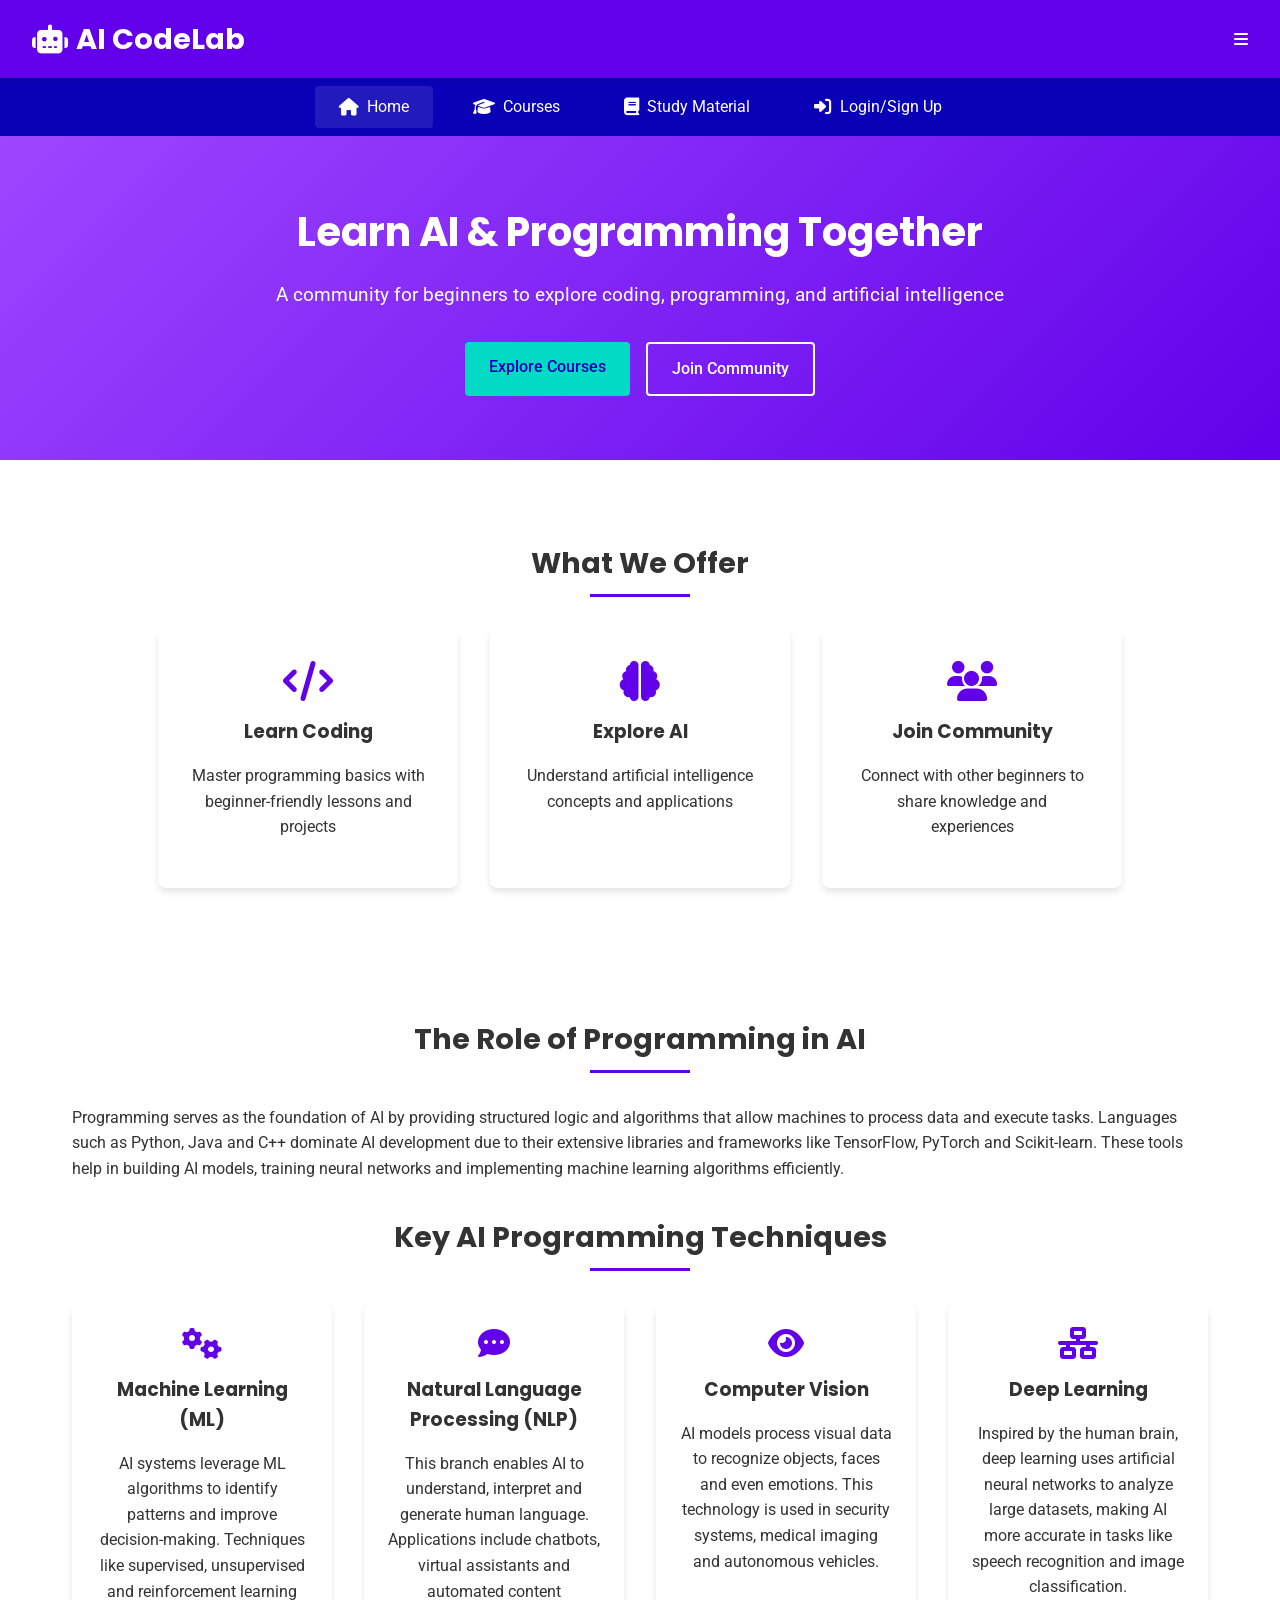
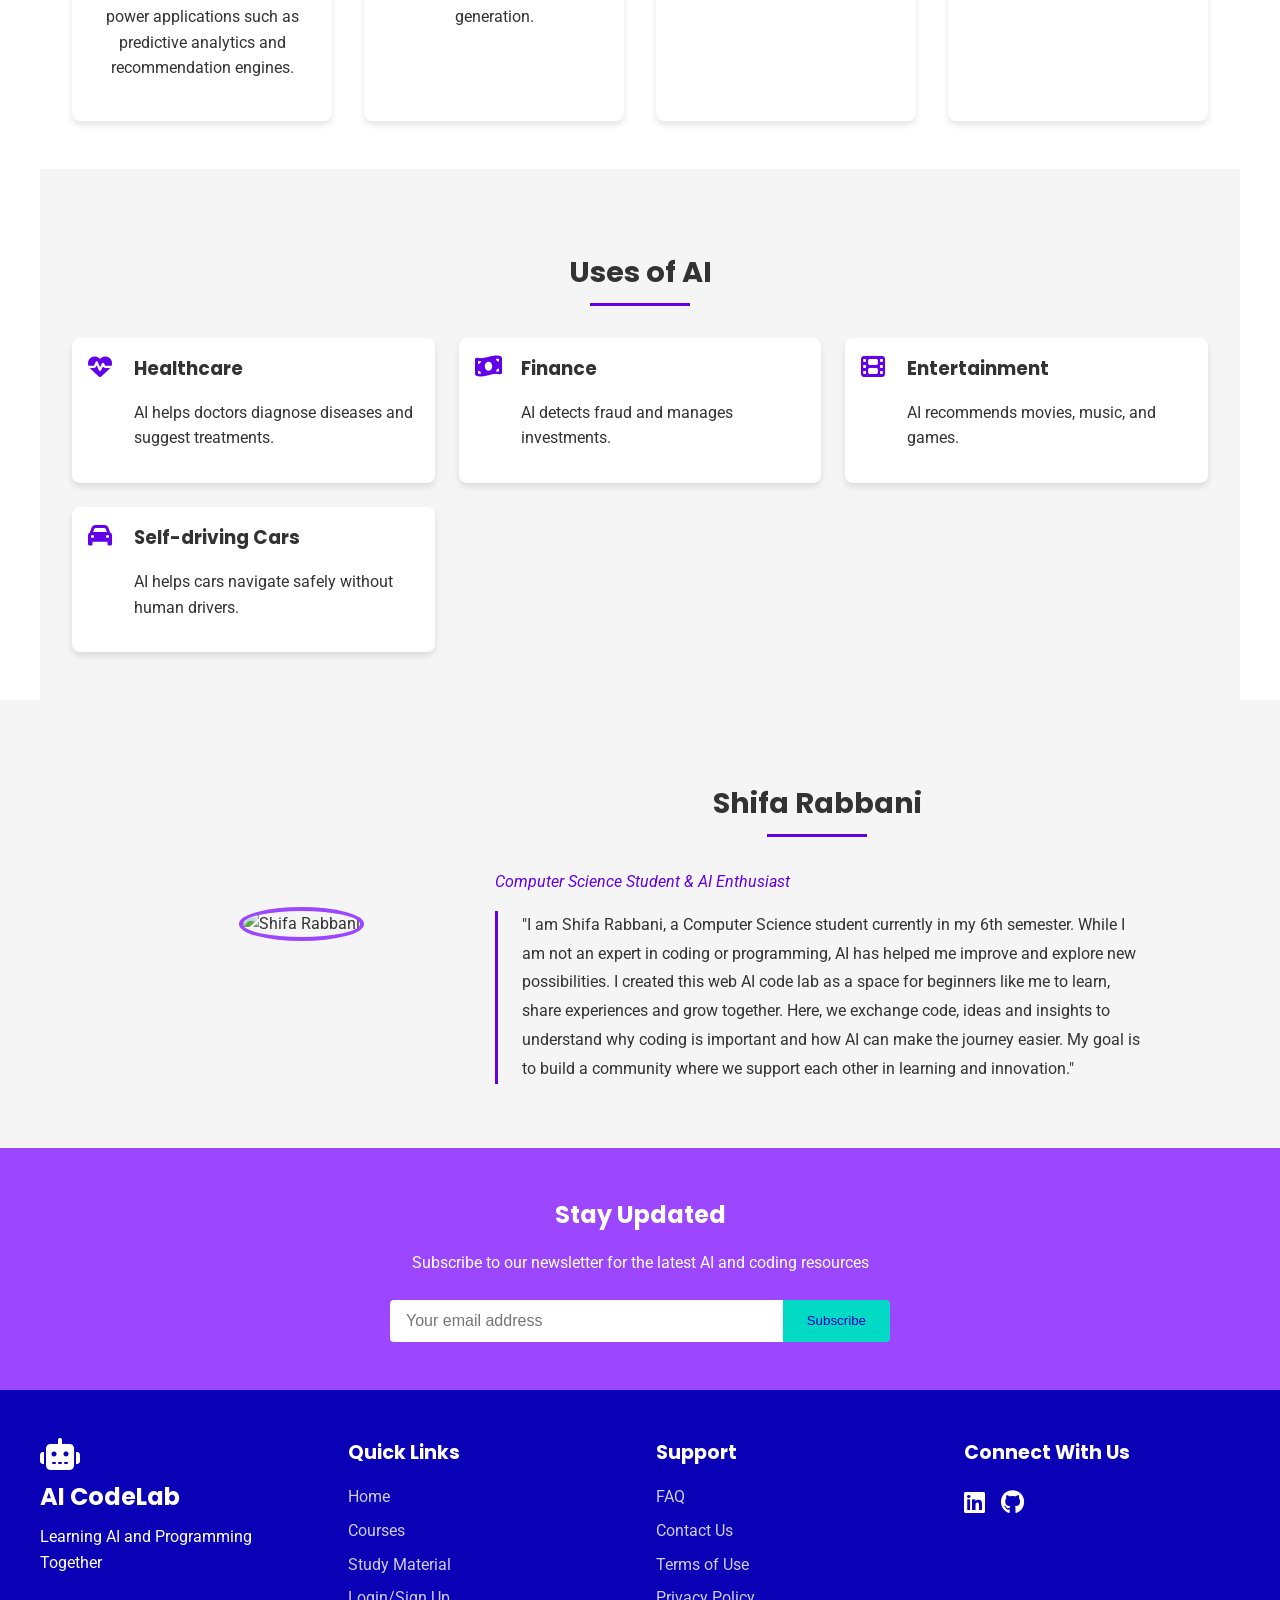
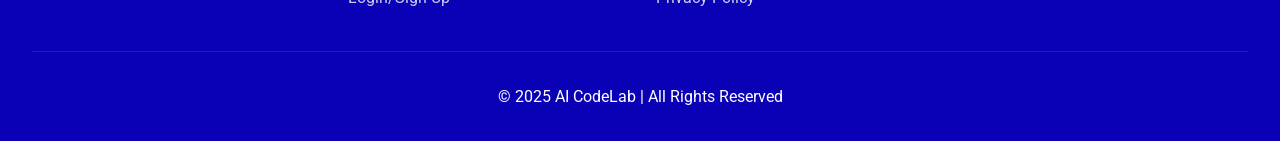
==== index.html @ 96548072 "Add code" ====
<!DOCTYPE html>
<html lang="en">
<head>
    <meta charset="UTF-8">
    <meta name="viewport" content="width=device-width, initial-scale=1.0">
    <title>AI CodeLab - Learning Programming and AI for Beginners</title>
    <link rel="stylesheet" href="styles.css">
    <!-- Add Font Awesome for icons -->
    <link rel="stylesheet" href="https://cdnjs.cloudflare.com/ajax/libs/font-awesome/6.4.0/css/all.min.css">
    <!-- Add Google Fonts -->
    <link href="https://fonts.googleapis.com/css2?family=Roboto:wght@300;400;500;700&family=Poppins:wght@400;600;700&display=swap" rel="stylesheet">
</head>
<body>
    <header>
        <div class="logo-container">
            <i class="fas fa-robot"></i>
            <h1>AI CodeLab</h1>
        </div>
            <i class="fas fa-bars"></i>
        </button>
    </header>

    <nav id="main-nav">
        <a  href="index.html" class="active"><i class="fas fa-home"></i> Home</a>
        <a target="_blank" href="courses.html"><i class="fas fa-graduation-cap"></i> Courses</a>
        <a target="_blank" href="study.html"><i class="fas fa-book"></i> Study Material</a>
        <a target="_blank" href="login.html"><i class="fas fa-sign-in-alt"></i> Login/Sign Up</a>
    </nav>
    <main>
        <section class="hero">
            <div class="hero-content">
                <h1>Learn AI & Programming Together</h1>
                <p>A community for beginners to explore coding, programming, and artificial intelligence</p>
                <div class="cta-buttons">
                    <a target="_blank" href="courses.html" class="cta-primary">Explore Courses</a>
                    <a target="_blank" href="join.html" class="cta-secondary">Join Community</a>
                </div>
            </div>
        </section>

        <section class="featured-content">
            <h2 class="section-title">What We Offer</h2>
            <div class="cards-container">
                <div class="card">
                    <i class="fas fa-code card-icon"></i>
                    <h3>Learn Coding</h3>
                    <p>Master programming basics with beginner-friendly lessons and projects</p>
                </div>
                <div class="card">
                    <i class="fas fa-brain card-icon"></i>
                    <h3>Explore AI</h3>
                    <p>Understand artificial intelligence concepts and applications</p>
                </div>
                <div class="card">
                    <i class="fas fa-users card-icon"></i>
                    <h3>Join Community</h3>
                    <p>Connect with other beginners to share knowledge and experiences</p>
                </div>
            </div>
        </section>

        <section class="content-section">
            <h2 class="section-title">The Role of Programming in AI</h2>
            <p>Programming serves as the foundation of AI by providing structured logic and algorithms that allow machines to process data and execute tasks. Languages such as Python, Java and C++ dominate AI development due to their extensive libraries and frameworks like TensorFlow, PyTorch and Scikit-learn. These tools help in building AI models, training neural networks and implementing machine learning algorithms efficiently.</p>

            <h2 class="section-title">Key AI Programming Techniques</h2>
            <div class="technique-grid">
                <div class="technique-card">
                    <i class="fas fa-cogs"></i>
                    <h3>Machine Learning (ML)</h3>
                    <p>AI systems leverage ML algorithms to identify patterns and improve decision-making. Techniques like supervised, unsupervised and reinforcement learning power applications such as predictive analytics and recommendation engines.</p>
                </div>
                <div class="technique-card">
                    <i class="fas fa-comment-dots"></i>
                    <h3>Natural Language Processing (NLP)</h3>
                    <p>This branch enables AI to understand, interpret and generate human language. Applications include chatbots, virtual assistants and automated content generation.</p>
                </div>
                <div class="technique-card">
                    <i class="fas fa-eye"></i>
                    <h3>Computer Vision</h3>
                    <p>AI models process visual data to recognize objects, faces and even emotions. This technology is used in security systems, medical imaging and autonomous vehicles.</p>
                </div>
                <div class="technique-card">
                    <i class="fas fa-network-wired"></i>
                    <h3>Deep Learning</h3>
                    <p>Inspired by the human brain, deep learning uses artificial neural networks to analyze large datasets, making AI more accurate in tasks like speech recognition and image classification.</p>
                </div>
            </div>
        </section>

        <section class="content-section">
            <h2 class="section-title">Uses of AI</h2>
            <div class="uses-container">
                <div class="use-item">
                    <i class="fas fa-heartbeat"></i>
                    <div>
                        <h3>Healthcare</h3>
                        <p>AI helps doctors diagnose diseases and suggest treatments.</p>
                    </div>
                </div>
                <div class="use-item">
                    <i class="fas fa-money-bill-wave"></i>
                    <div>
                        <h3>Finance</h3>
                        <p>AI detects fraud and manages investments.</p>
                    </div>
                </div>
                <div class="use-item">
                    <i class="fas fa-film"></i>
                    <div>
                        <h3>Entertainment</h3>
                        <p>AI recommends movies, music, and games.</p>
                    </div>
                </div>
                <div class="use-item">
                    <i class="fas fa-car"></i>
                    <div>
                        <h3>Self-driving Cars</h3>
                        <p>AI helps cars navigate safely without human drivers.</p>
                    </div>
                </div>
            </div>
        </section>

        <section class="founder-section">
            <!-- <h2 class="section-title"></h2> -->
            <div class="founder-container">
                <div class="founder-image">
                    <!-- Replace with your actual image path -->
                    <img src="https://encrypted-tbn0.gstatic.com/images?q=tbn:ANd9GcSqyCLbQqyWQWEUFs6zGtH2ZHWHihl-5sdDWQ&s" alt="Shifa Rabbani">
                </div>
                <div class="founder-bio">
                    <h3 class="section-title">Shifa Rabbani</h3>
                    <p class="founder-title">Computer Science Student & AI Enthusiast</p>
                    <p class="founder-quote">"I am Shifa Rabbani, a Computer Science student currently in my 6th semester. While I am not an expert in coding or programming, AI has helped me improve and explore new possibilities. I created this web AI code lab as a space for beginners like me to learn, share experiences and grow together. Here, we exchange code, ideas and insights to understand why coding is important and how AI can make the journey easier. My goal is to build a community where we support each other in learning and innovation."</p>
                </div>
            </div>
        </section>

        <section class="newsletter-section">
            <h2>Stay Updated</h2>
            <p>Subscribe to our newsletter for the latest AI and coding resources</p>
            <form class="newsletter-form">
                <input type="email" placeholder="Your email address" required>
                <button type="submit">Subscribe</button>
            </form>
        </section>
    </main>

    <footer>
        <div class="footer-content">
            <div class="footer-logo">
                <i class="fas fa-robot"></i>
                <h2>AI CodeLab</h2>
                <p>Learning AI and Programming Together</p>
            </div>
            
            <div class="footer-links">
                <h3>Quick Links</h3>
                <a href="index.html">Home</a>
                <a href="courses.html">Courses</a>
                <a href="study.html">Study Material</a>
                <a href="login.html">Login/Sign Up</a>
            </div>
            
            <div class="footer-links">
                <h3>Support</h3>
                <a href="#">FAQ</a>
                <a href="shifarabbani12@gmail.com">Contact Us</a>
                <a href="#">Terms of Use</a>
                <a href="#">Privacy Policy</a>
            </div>
            
            <div class="footer-social">
                <h3>Connect With Us</h3>
                <div class="social-icons">
                    <!-- <a target="_blank" href="https://web.facebook.com/?_rdc=1&_rdr#" aria-label="Facebook"><i class="fab fa-facebook"></i></a>
                    <a target="_blank" href="https://www.tiktok.com/@computer_science786" aria-label="TikTok"><i class="fab fa-tiktok"></i></a>
                    <a target="_blank" href="https://www.instagram.com/master_shefu0786/" aria-label="Instagram"><i class="fab fa-instagram"></i></a> -->
                    <a target="_blank" href="https://www.linkedin.com/in/shifa-rabbani-437a66327/" aria-label="LinkedIn"><i class="fab fa-linkedin"></i></a>
                    <a target="_blank" href="https://github.com/ShifaRabbani" aria-label="GitHub"><i class="fab fa-github"></i></a>
                </div>
            </div>
        </div>
        
        <div class="footer-bottom">
            <p>&copy; 2025 AI CodeLab | All Rights Reserved</p>
        </div>
    </footer>

    <!-- <script src="script.js"></script> -->
</body>
</html>
---- styles.css ----
/* Base styles */
:root {
    --primary-color: #6200ea;
    --primary-light: #9d46ff;
    --primary-dark: #0a00b6;
    --secondary-color: #03dac6;
    --text-primary: #333333;
    --text-secondary: #666666;
    --text-light: #ffffff;
    --background-light: #ffffff;
    --background-dark: #f5f5f5;
    --success-color: #4caf50;
    --warning-color: #ff9800;
    --error-color: #f44336;
    --card-shadow: 0 4px 6px rgba(0, 0, 0, 0.1);
    --transition-speed: 0.3s;
}

* {
    margin: 0;
    padding: 0;
    box-sizing: border-box;
}

body {
    font-family: 'Roboto', sans-serif;
    line-height: 1.6;
    color: var(--text-primary);
    background-color: var(--background-light);
}

a {
    text-decoration: none;
    color: var(--primary-color);
    transition: color var(--transition-speed);
}

a:hover {
    color: var(--primary-light);
}

h1, h2, h3, h4, h5, h6 {
    font-family: 'Poppins', sans-serif;
    margin-bottom: 1rem;
    color: var(--text-primary);
}

p {
    margin-bottom: 1rem;
}

img {
    max-width: 100%;
    height: auto;
}

/* Header and Navigation */
header {
    background-color: var(--primary-color);
    color: var(--text-light);
    padding: 1rem 2rem;
    display: flex;
    justify-content: space-between;
    align-items: center;
    position: sticky;
    top: 0;
    z-index: 1000;
    box-shadow: 0 2px 4px rgba(0, 0, 0, 0.1);
}

.logo-container {
    display: flex;
    align-items: center;
    gap: 0.5rem;
}

.logo-container i {
    font-size: 1.8rem;
}

header h1 {
    margin: 0;
    font-size: 1.8rem;
    color: var(--text-light);
}

#mobile-menu-toggle {
    background: none;
    border: none;
    color: var(--text-light);
    font-size: 1.5rem;
    cursor: pointer;
    display: none;
}

nav {
    background-color: var(--primary-dark);
    display: flex;
    justify-content: center;
    padding: 0.5rem 1rem;
    box-shadow: 0 2px 4px rgba(184, 173, 241, 0.1);
    }

nav a {
    color: var(--text-light);
    padding: 0.5rem 1.5rem;
    margin: 0 0.5rem;
    border-radius: 4px;
    transition: background-color var(--transition-speed);
    display: flex;
    align-items: center; 
    gap: 0.5rem;
}

nav a i {
    font-size: 1.1rem;
}

nav a:hover, nav a.active {
    background-color: rgba(255, 255, 255, 0.1);
}

/* Hero Section */
.hero {
    background: linear-gradient(135deg, var(--primary-light), var(--primary-color));
    color: var(--text-light);
    padding: 4rem 2rem;
    text-align: center;
}

.hero-content {
    max-width: 800px;
    margin: 0 auto;
}

.hero h1 {
    font-size: 2.5rem;
    margin-bottom: 1rem;
    color: var(--text-light);
}

.hero p {
    font-size: 1.2rem;
    margin-bottom: 2rem;
}

.cta-buttons {
    display: flex;
    justify-content: center;
    gap: 1rem;
    flex-wrap: wrap;
}

.cta-primary, .cta-secondary {
    padding: 0.75rem 1.5rem;
    border-radius: 4px;
    font-weight: 500;
    transition: all var(--transition-speed);
}

.cta-primary {
    background-color: var(--secondary-color);
    color: var(--primary-dark);
}

.cta-primary:hover {
    background-color: #02b8a7;
    transform: translateY(-2px);
}

.cta-secondary {
    background-color: transparent;
    color: var(--text-light);
    border: 2px solid var(--text-light);
}

.cta-secondary:hover {
    background-color: rgba(255, 255, 255, 0.1);
    transform: translateY(-2px);
}

/* Main Content */
main {
    min-height: 100vh;
}

.section-title {
    text-align: center;
    margin: 2rem 0;
    position: relative;
    font-size: 1.8rem;
}

.section-title::after {
    content: '';
    display: block;
    width: 100px;
    height: 3px;
    background: var(--primary-color);
    margin: 0.5rem auto;
}

/* Featured Content Cards */
.featured-content {
    padding: 3rem 2rem;
    background-color: var(--background-light);
}

.cards-container {
    display: flex;
    justify-content: center;
    gap: 2rem;
    flex-wrap: wrap;
    margin-top: 2rem;
}

.card {
    background-color: var(--background-light);
    border-radius: 8px;
    box-shadow: var(--card-shadow);
    padding: 2rem;
    width: 300px;
    text-align: center;
    transition: transform var(--transition-speed);
}

.card:hover {
    transform: translateY(-10px);
}

.card-icon {
    font-size: 2.5rem;
    color: var(--primary-color);
    margin-bottom: 1rem;
}

/* Content Sections */
.content-section {
    padding: 3rem 2rem;
    max-width: 1200px;
    margin: 0 auto;
}

.content-section:nth-child(even) {
    background-color: var(--background-dark);
}

.technique-grid {
    display: grid;
    grid-template-columns: repeat(auto-fill, minmax(250px, 1fr));
    gap: 2rem;
    margin-top: 2rem;
}

.technique-card {
    background-color: var(--background-light);
    border-radius: 8px;
    box-shadow: var(--card-shadow);
    padding: 1.5rem;
    text-align: center;
    height: 100%;
}

.technique-card i {
    font-size: 2rem;
    color: var(--primary-color);
    margin-bottom: 1rem;
}

.uses-container {
    display: grid;
    grid-template-columns: repeat(auto-fill, minmax(280px, 1fr));
    gap: 1.5rem;
    margin-top: 2rem;
}

.use-item {
    display: flex;
    align-items: flex-start;
    gap: 1rem;
    padding: 1rem;
    background-color: var(--background-light);
    border-radius: 8px;
    box-shadow: var(--card-shadow);
}

.use-item i {
    font-size: 1.5rem;
    color: var(--primary-color);
    min-width: 30px;
}

/* Founder Section */
.founder-section {
    padding: 3rem 2rem;
    background-color: var(--background-dark);
}

.founder-container {
    display: flex;
    flex-wrap: wrap;
    gap: 2rem;
    align-items: center;
    max-width: 1000px;
    margin: 0 auto;
}

.founder-image {
    flex: 1;
    min-width: 280px;
    text-align: center;
}

.founder-image img {
    border-radius: 50%;
    max-width: 280px;
    border: 4px solid var(--primary-light);
}

.founder-bio {
    flex: 2;
    min-width: 280px;
}

.founder-title {
    color: var(--primary-color);
    font-style: italic;
    margin-bottom: 1rem;
}

.founder-quote {
    font-size: 1rem;
    line-height: 1.8;
    position: relative;
    padding-left: 1.5rem;
    border-left: 3px solid var(--primary-color);
}

/* Newsletter Section */
.newsletter-section {
    padding: 3rem 2rem;
    text-align: center;
    background-color: var(--primary-light);
    color: var(--text-light);
}

.newsletter-section h2 {
    color: var(--text-light);
}

.newsletter-form {
    display: flex;
    max-width: 500px;
    margin: 1.5rem auto 0;
}

.newsletter-form input {
    flex: 1;
    padding: 0.75rem 1rem;
    border: none;
    border-radius: 4px 0 0 4px;
    font-size: 1rem;
}

.newsletter-form button {
    padding: 0.75rem 1.5rem;
    background-color: var(--secondary-color);
    color: var(--primary-dark);
    border: none;
    border-radius: 0 4px 4px 0;
    cursor: pointer;
    font-weight: 500;
    transition: background-color var(--transition-speed);
}

.newsletter-form button:hover {
    background-color: #02b8a7;
}

/* Footer */
footer {
    background-color: var(--primary-dark);
    color: var(--text-light);
    padding: 3rem 2rem 1rem;
}

.footer-content {
    display: flex;
    flex-wrap: wrap;
    justify-content: space-between;
    gap: 2rem;
    max-width: 1200px;
    margin: 0 auto;
}

.footer-logo {
    flex: 1;
    min-width: 200px;
}

.footer-logo i {
    font-size: 2rem;
    margin-bottom: 0.5rem;
}

.footer-logo h2 {
    color: var(--text-light);
    margin-bottom: 0.5rem;
}

.footer-links {
    flex: 1;
    min-width: 150px;
}

.footer-links h3, .footer-social h3 {
    color: var(--text-light);
    margin-bottom: 1rem;
    font-size: 1.2rem;
}

.footer-links a {
    color: var(--text-light);
    opacity: 0.8;
    display: block;
    margin-bottom: 0.5rem;
    transition: opacity var(--transition-speed);
}

.footer-links a:hover {
    opacity: 1;
}

.footer-social {
    flex: 1;
    min-width: 200px;
}

.social-icons {
    display: flex;
    gap: 1rem;
}

.social-icons a {
    color: var(--text-light);
    font-size: 1.5rem;
    transition: transform var(--transition-speed);
}

.social-icons a:hover {
    transform: translateY(-3px);
}

.footer-bottom {
    text-align: center;
    padding-top: 2rem;
    margin-top: 2rem;
    border-top: 1px solid rgba(255, 255, 255, 0.1);
}

/* Responsive Design */
@media (max-width: 768px) {
    #mobile-menu-toggle {
        display: block;
    }
    
    nav {
        flex-direction: column;
        position: absolute;
        top: 70px;
        left: 0;
        width: 100%;
        background-color: var(--primary-dark);
        display: none;
        padding: 0;
    }
    
    nav.active {
        display: flex;
    }
    
    nav a {
        padding: 1rem;
        margin: 0;
        border-radius: 0;
        border-bottom: 1px solid rgba(255, 255, 255, 0.1);
    }
    
    .hero h1 {
        font-size: 2rem;
    }
    
    .technique-grid {
        grid-template-columns: 1fr;
    }
    
    .newsletter-form {
        flex-direction: column;
        gap: 0.5rem;
    }
    
    .newsletter-form input,
    .newsletter-form button {
        width: 100%;
        border-radius: 4px;
    }
    
    .footer-content {
        flex-direction: column;
        gap: 2rem;
    }
}

@media (max-width: 480px) {
    .cta-buttons {
        flex-direction: column;
        width: 100%;
    }
    
    .cta-primary, .cta-secondary {
        width: 100%;
    }
    
    .card {
        width: 100%;
    }
}
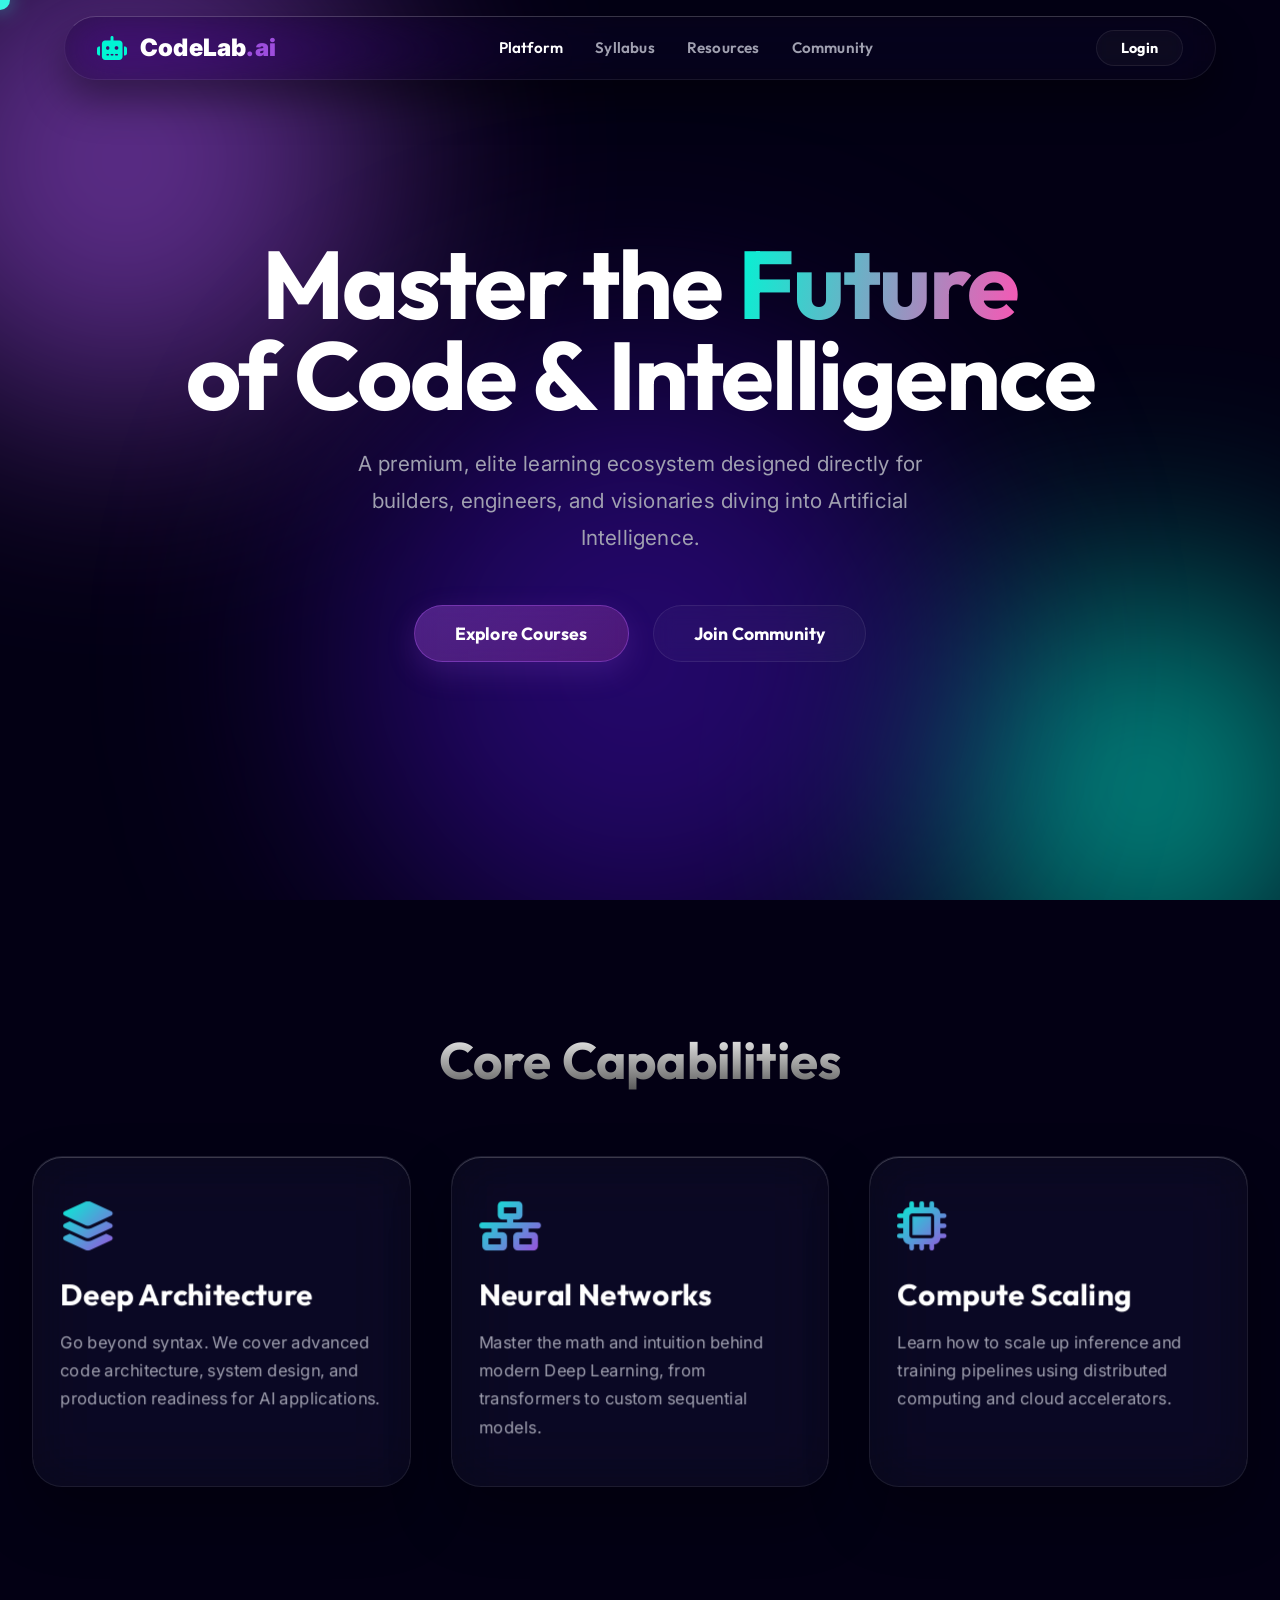
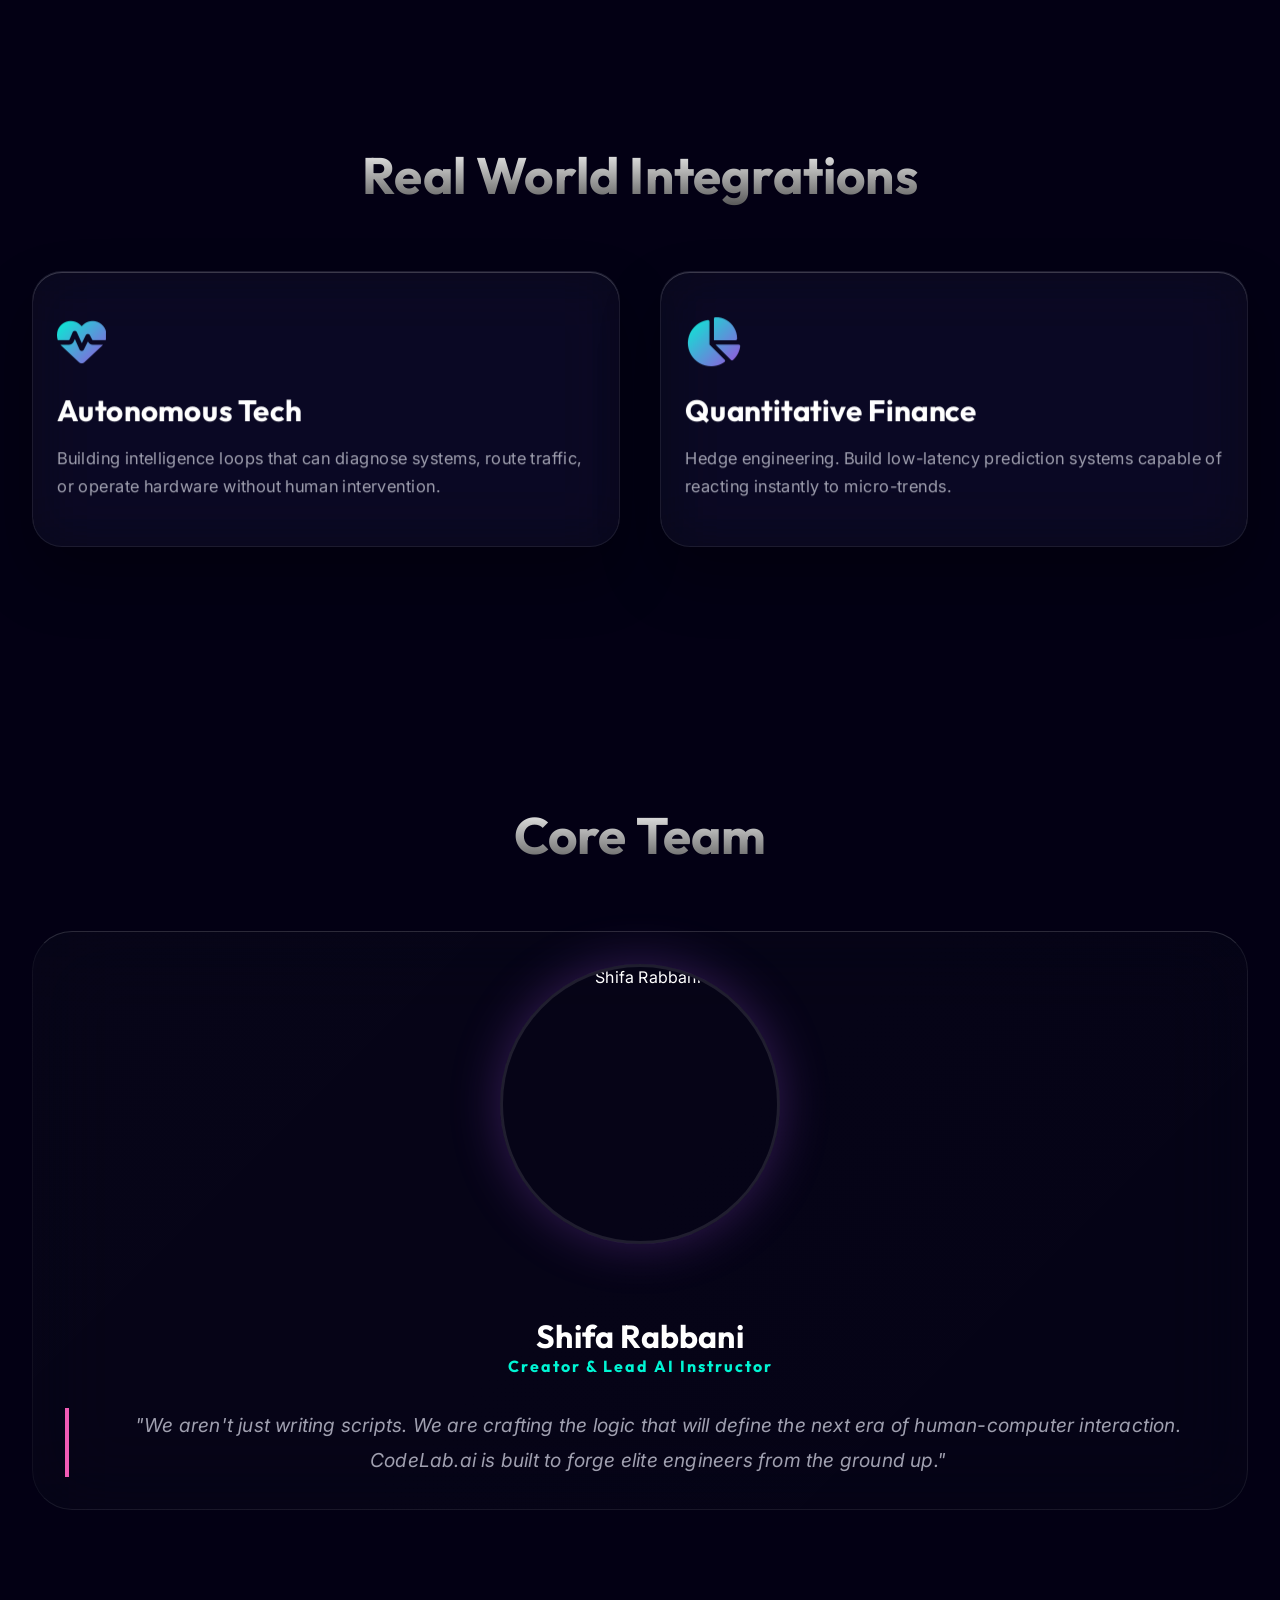
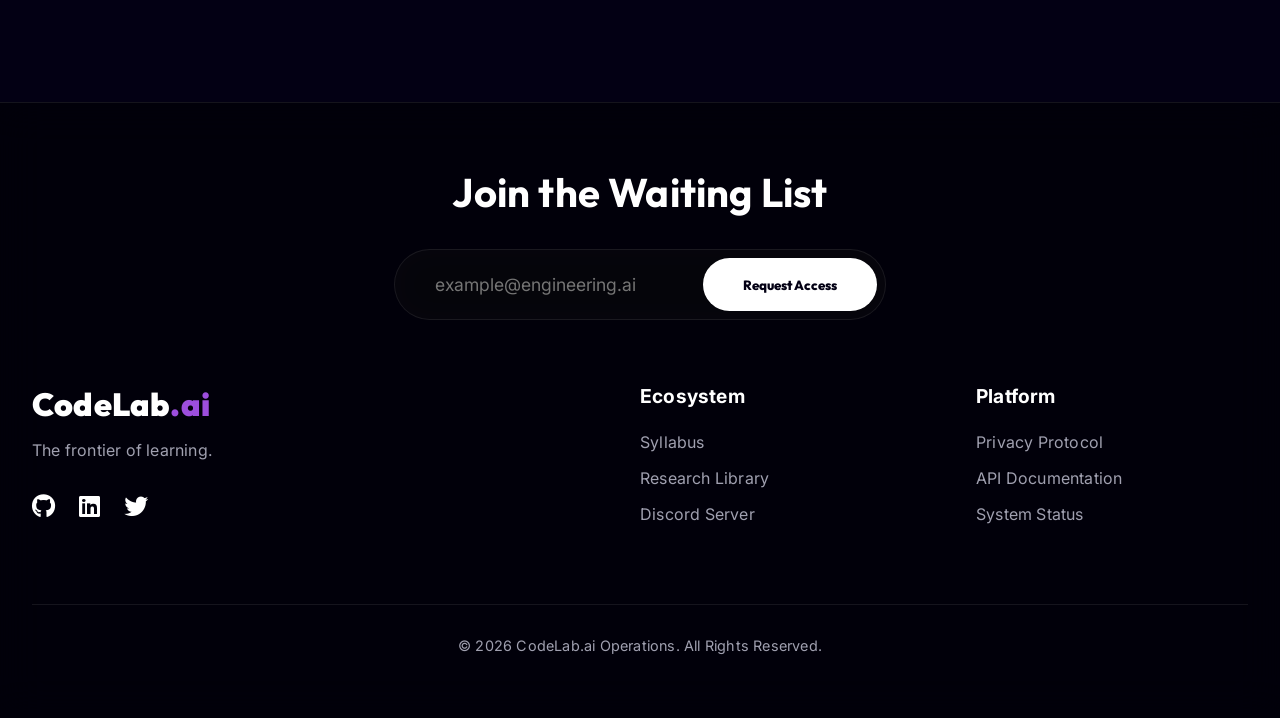
==== commit abc2430b: "refactor: modernize site layout and styles while introducing a centralized script for page updates" ====
--- a/index.html
+++ b/index.html
@@ -3,191 +3,157 @@
 <head>
     <meta charset="UTF-8">
     <meta name="viewport" content="width=device-width, initial-scale=1.0">
-    <title>AI CodeLab - Learning Programming and AI for Beginners</title>
+    <title>AI CodeLab | Next Gen Learning</title>
+    <!-- Font Awesome -->
+    <link rel="stylesheet" href="https://cdnjs.cloudflare.com/ajax/libs/font-awesome/6.4.0/css/all.min.css">
+    <!-- Modern Styles -->
     <link rel="stylesheet" href="styles.css">
-    <!-- Add Font Awesome for icons -->
-    <link rel="stylesheet" href="https://cdnjs.cloudflare.com/ajax/libs/font-awesome/6.4.0/css/all.min.css">
-    <!-- Add Google Fonts -->
-    <link href="https://fonts.googleapis.com/css2?family=Roboto:wght@300;400;500;700&family=Poppins:wght@400;600;700&display=swap" rel="stylesheet">
 </head>
 <body>
-    <header>
+
+    <!-- Custom Cursor -->
+    <div id="custom-cursor"></div>
+
+    <!-- Animated Mesh Gradient Background (The "Brain") -->
+    <div class="mesh-bg">
+        <div class="blob blob-1"></div>
+        <div class="blob blob-2"></div>
+        <div class="blob blob-3"></div>
+    </div>
+
+    <!-- Modern Extreme Navbar -->
+    <nav>
         <div class="logo-container">
             <i class="fas fa-robot"></i>
-            <h1>AI CodeLab</h1>
+            <span>CodeLab<span style="color:var(--primary)">.ai</span></span>
         </div>
-            <i class="fas fa-bars"></i>
-        </button>
-    </header>
+        <div class="nav-links">
+            <a href="index.html" class="active">Platform</a>
+            <a href="courses.html">Syllabus</a>
+            <a href="study.html">Resources</a>
+            <a href="join.html">Community</a>
+        </div>
+        <div style="display:flex;gap:10px;">
+            <a href="login.html" class="magnetic-btn" style="padding: 0.5rem 1.5rem; font-size: 0.9rem;"><span>Login</span></a>
+        </div>
+    </nav>
 
-    <nav id="main-nav">
-        <a  href="index.html" class="active"><i class="fas fa-home"></i> Home</a>
-        <a target="_blank" href="courses.html"><i class="fas fa-graduation-cap"></i> Courses</a>
-        <a target="_blank" href="study.html"><i class="fas fa-book"></i> Study Material</a>
-        <a target="_blank" href="login.html"><i class="fas fa-sign-in-alt"></i> Login/Sign Up</a>
-    </nav>
-    <main>
-        <section class="hero">
-            <div class="hero-content">
-                <h1>Learn AI & Programming Together</h1>
-                <p>A community for beginners to explore coding, programming, and artificial intelligence</p>
-                <div class="cta-buttons">
-                    <a target="_blank" href="courses.html" class="cta-primary">Explore Courses</a>
-                    <a target="_blank" href="join.html" class="cta-secondary">Join Community</a>
+    <!-- Hero Section -->
+    <section class="hero reveal visible">
+        <h1 class="hover-target">
+            Master the <span class="gradient-text">Future</span>
+            <br>of Code & Intelligence
+        </h1>
+        <p>A premium, elite learning ecosystem designed directly for builders, engineers, and visionaries diving into Artificial Intelligence.</p>
+        <div class="hero-actions hover-target">
+            <a href="courses.html" class="magnetic-btn primary"><span>Explore Courses</span></a>
+            <a href="join.html" class="magnetic-btn"><span>Join Community</span></a>
+        </div>
+    </section>
+
+    <!-- Advanced Feature Grid -->
+    <section>
+        <h2 class="section-title reveal hover-target">Core Capabilities</h2>
+        <div class="grid-3">
+            <div class="tilt-card reveal hover-target" data-tilt>
+                <div class="card-inner">
+                    <i class="fas fa-layer-group card-icon"></i>
+                    <h3>Deep Architecture</h3>
+                    <p>Go beyond syntax. We cover advanced code architecture, system design, and production readiness for AI applications.</p>
                 </div>
             </div>
-        </section>
-
-        <section class="featured-content">
-            <h2 class="section-title">What We Offer</h2>
-            <div class="cards-container">
-                <div class="card">
-                    <i class="fas fa-code card-icon"></i>
-                    <h3>Learn Coding</h3>
-                    <p>Master programming basics with beginner-friendly lessons and projects</p>
-                </div>
-                <div class="card">
-                    <i class="fas fa-brain card-icon"></i>
-                    <h3>Explore AI</h3>
-                    <p>Understand artificial intelligence concepts and applications</p>
-                </div>
-                <div class="card">
-                    <i class="fas fa-users card-icon"></i>
-                    <h3>Join Community</h3>
-                    <p>Connect with other beginners to share knowledge and experiences</p>
+            <div class="tilt-card reveal hover-target" data-tilt>
+                <div class="card-inner">
+                    <i class="fas fa-network-wired card-icon"></i>
+                    <h3>Neural Networks</h3>
+                    <p>Master the math and intuition behind modern Deep Learning, from transformers to custom sequential models.</p>
                 </div>
             </div>
-        </section>
-
-        <section class="content-section">
-            <h2 class="section-title">The Role of Programming in AI</h2>
-            <p>Programming serves as the foundation of AI by providing structured logic and algorithms that allow machines to process data and execute tasks. Languages such as Python, Java and C++ dominate AI development due to their extensive libraries and frameworks like TensorFlow, PyTorch and Scikit-learn. These tools help in building AI models, training neural networks and implementing machine learning algorithms efficiently.</p>
-
-            <h2 class="section-title">Key AI Programming Techniques</h2>
-            <div class="technique-grid">
-                <div class="technique-card">
-                    <i class="fas fa-cogs"></i>
-                    <h3>Machine Learning (ML)</h3>
-                    <p>AI systems leverage ML algorithms to identify patterns and improve decision-making. Techniques like supervised, unsupervised and reinforcement learning power applications such as predictive analytics and recommendation engines.</p>
-                </div>
-                <div class="technique-card">
-                    <i class="fas fa-comment-dots"></i>
-                    <h3>Natural Language Processing (NLP)</h3>
-                    <p>This branch enables AI to understand, interpret and generate human language. Applications include chatbots, virtual assistants and automated content generation.</p>
-                </div>
-                <div class="technique-card">
-                    <i class="fas fa-eye"></i>
-                    <h3>Computer Vision</h3>
-                    <p>AI models process visual data to recognize objects, faces and even emotions. This technology is used in security systems, medical imaging and autonomous vehicles.</p>
-                </div>
-                <div class="technique-card">
-                    <i class="fas fa-network-wired"></i>
-                    <h3>Deep Learning</h3>
-                    <p>Inspired by the human brain, deep learning uses artificial neural networks to analyze large datasets, making AI more accurate in tasks like speech recognition and image classification.</p>
-                </div>
-            </div>
-        </section>
-
-        <section class="content-section">
-            <h2 class="section-title">Uses of AI</h2>
-            <div class="uses-container">
-                <div class="use-item">
-                    <i class="fas fa-heartbeat"></i>
-                    <div>
-                        <h3>Healthcare</h3>
-                        <p>AI helps doctors diagnose diseases and suggest treatments.</p>
-                    </div>
-                </div>
-                <div class="use-item">
-                    <i class="fas fa-money-bill-wave"></i>
-                    <div>
-                        <h3>Finance</h3>
-                        <p>AI detects fraud and manages investments.</p>
-                    </div>
-                </div>
-                <div class="use-item">
-                    <i class="fas fa-film"></i>
-                    <div>
-                        <h3>Entertainment</h3>
-                        <p>AI recommends movies, music, and games.</p>
-                    </div>
-                </div>
-                <div class="use-item">
-                    <i class="fas fa-car"></i>
-                    <div>
-                        <h3>Self-driving Cars</h3>
-                        <p>AI helps cars navigate safely without human drivers.</p>
-                    </div>
-                </div>
-            </div>
-        </section>
-
-        <section class="founder-section">
-            <!-- <h2 class="section-title"></h2> -->
-            <div class="founder-container">
-                <div class="founder-image">
-                    <!-- Replace with your actual image path -->
-                    <img src="https://encrypted-tbn0.gstatic.com/images?q=tbn:ANd9GcSqyCLbQqyWQWEUFs6zGtH2ZHWHihl-5sdDWQ&s" alt="Shifa Rabbani">
-                </div>
-                <div class="founder-bio">
-                    <h3 class="section-title">Shifa Rabbani</h3>
-                    <p class="founder-title">Computer Science Student & AI Enthusiast</p>
-                    <p class="founder-quote">"I am Shifa Rabbani, a Computer Science student currently in my 6th semester. While I am not an expert in coding or programming, AI has helped me improve and explore new possibilities. I created this web AI code lab as a space for beginners like me to learn, share experiences and grow together. Here, we exchange code, ideas and insights to understand why coding is important and how AI can make the journey easier. My goal is to build a community where we support each other in learning and innovation."</p>
-                </div>
-            </div>
-        </section>
-
-        <section class="newsletter-section">
-            <h2>Stay Updated</h2>
-            <p>Subscribe to our newsletter for the latest AI and coding resources</p>
-            <form class="newsletter-form">
-                <input type="email" placeholder="Your email address" required>
-                <button type="submit">Subscribe</button>
-            </form>
-        </section>
-    </main>
-
-    <footer>
-        <div class="footer-content">
-            <div class="footer-logo">
-                <i class="fas fa-robot"></i>
-                <h2>AI CodeLab</h2>
-                <p>Learning AI and Programming Together</p>
-            </div>
-            
-            <div class="footer-links">
-                <h3>Quick Links</h3>
-                <a href="index.html">Home</a>
-                <a href="courses.html">Courses</a>
-                <a href="study.html">Study Material</a>
-                <a href="login.html">Login/Sign Up</a>
-            </div>
-            
-            <div class="footer-links">
-                <h3>Support</h3>
-                <a href="#">FAQ</a>
-                <a href="shifarabbani12@gmail.com">Contact Us</a>
-                <a href="#">Terms of Use</a>
-                <a href="#">Privacy Policy</a>
-            </div>
-            
-            <div class="footer-social">
-                <h3>Connect With Us</h3>
-                <div class="social-icons">
-                    <!-- <a target="_blank" href="https://web.facebook.com/?_rdc=1&_rdr#" aria-label="Facebook"><i class="fab fa-facebook"></i></a>
-                    <a target="_blank" href="https://www.tiktok.com/@computer_science786" aria-label="TikTok"><i class="fab fa-tiktok"></i></a>
-                    <a target="_blank" href="https://www.instagram.com/master_shefu0786/" aria-label="Instagram"><i class="fab fa-instagram"></i></a> -->
-                    <a target="_blank" href="https://www.linkedin.com/in/shifa-rabbani-437a66327/" aria-label="LinkedIn"><i class="fab fa-linkedin"></i></a>
-                    <a target="_blank" href="https://github.com/ShifaRabbani" aria-label="GitHub"><i class="fab fa-github"></i></a>
+            <div class="tilt-card reveal hover-target" data-tilt>
+                <div class="card-inner">
+                    <i class="fas fa-microchip card-icon"></i>
+                    <h3>Compute Scaling</h3>
+                    <p>Learn how to scale up inference and training pipelines using distributed computing and cloud accelerators.</p>
                 </div>
             </div>
         </div>
-        
-        <div class="footer-bottom">
-            <p>&copy; 2025 AI CodeLab | All Rights Reserved</p>
+    </section>
+
+    <!-- Secondary Elite Grid -->
+    <section>
+        <h2 class="section-title reveal hover-target">Real World Integrations</h2>
+        <div class="grid-3">
+            <div class="tilt-card reveal hover-target" data-tilt>
+                <div class="card-inner">
+                    <i class="fas fa-heartbeat card-icon"></i>
+                    <h3>Autonomous Tech</h3>
+                    <p>Building intelligence loops that can diagnose systems, route traffic, or operate hardware without human intervention.</p>
+                </div>
+            </div>
+            <div class="tilt-card reveal hover-target" data-tilt>
+                <div class="card-inner">
+                    <i class="fas fa-chart-pie card-icon"></i>
+                    <h3>Quantitative Finance</h3>
+                    <p>Hedge engineering. Build low-latency prediction systems capable of reacting instantly to micro-trends.</p>
+                </div>
+            </div>
+        </div>
+    </section>
+
+    <!-- Elite Founder Section -->
+    <section>
+        <h2 class="section-title reveal hover-target">Core Team</h2>
+        <div style="display: flex; flex-wrap: wrap; gap: 2rem; justify-content: center;">
+            <div class="founder-box reveal hover-target" style="flex: 1; min-width: 300px; flex-direction: column; text-align: center; padding: 2rem;">
+                <img src="https://encrypted-tbn0.gstatic.com/images?q=tbn:ANd9GcSqyCLbQqyWQWEUFs6zGtH2ZHWHihl-5sdDWQ&s" alt="Shifa Rabbani" class="founder-img" style="margin: 0 auto 1.5rem auto;">
+                <div class="founder-content">
+                    <h3 style="font-size: 2rem;">Shifa Rabbani</h3>
+                    <h4>Creator & Lead AI Instructor</h4>
+                    <p class="founder-quote">"We aren't just writing scripts. We are crafting the logic that will define the next era of human-computer interaction. CodeLab.ai is built to forge elite engineers from the ground up."</p>
+                </div>
+            </div>
+        </div>
+    </section>
+
+    <!-- Footer -->
+    <footer>
+        <div class="footer-newsletter reveal hover-target">
+            <h2 style="font-size:2.5rem; margin-bottom: 2rem;">Join the Waiting List</h2>
+            <form class="news-box">
+                <input type="email" placeholder="example@engineering.ai" required>
+                <button type="submit" class="hover-target">Request Access</button>
+            </form>
+        </div>
+
+        <div class="footer-grid reveal">
+            <div>
+                <h2 class="footer-logo">CodeLab<span style="color:var(--primary)">.ai</span></h2>
+                <p class="footer-p">The frontier of learning.</p>
+                <div style="margin-top:2rem; display:flex; gap:1.5rem; font-size:1.5rem;">
+                    <a href="#" class="hover-target"><i class="fab fa-github"></i></a>
+                    <a href="#" class="hover-target"><i class="fab fa-linkedin"></i></a>
+                    <a href="#" class="hover-target"><i class="fab fa-twitter"></i></a>
+                </div>
+            </div>
+            <div class="footer-links">
+                <h4>Ecosystem</h4>
+                <a href="#" class="hover-target">Syllabus</a>
+                <a href="#" class="hover-target">Research Library</a>
+                <a href="#" class="hover-target">Discord Server</a>
+            </div>
+            <div class="footer-links">
+                <h4>Platform</h4>
+                <a href="#" class="hover-target">Privacy Protocol</a>
+                <a href="#" class="hover-target">API Documentation</a>
+                <a href="#" class="hover-target">System Status</a>
+            </div>
+        </div>
+        <div style="text-align: center; border-top: 1px solid var(--glass-border); padding-top: 2rem; margin-top:4rem; color:var(--text-muted); font-size: 0.9rem;">
+            &copy; 2026 CodeLab.ai Operations. All Rights Reserved.
         </div>
     </footer>
 
-    <!-- <script src="script.js"></script> -->
+    <!-- Interactive Scripts -->
+    <script src="script.js"></script>
 </body>
 </html>
--- a/styles.css
+++ b/styles.css
@@ -1,527 +1,464 @@
-/* Base styles */
+@import url('https://fonts.googleapis.com/css2?family=Inter:wght@300;400;500;600&family=Outfit:wght@400;700;900&display=swap');
+
 :root {
-    --primary-color: #6200ea;
-    --primary-light: #9d46ff;
-    --primary-dark: #0a00b6;
-    --secondary-color: #03dac6;
-    --text-primary: #333333;
-    --text-secondary: #666666;
-    --text-light: #ffffff;
-    --background-light: #ffffff;
-    --background-dark: #f5f5f5;
-    --success-color: #4caf50;
-    --warning-color: #ff9800;
-    --error-color: #f44336;
-    --card-shadow: 0 4px 6px rgba(0, 0, 0, 0.1);
-    --transition-speed: 0.3s;
-}
-
+    --bg-base: #030014;
+    --glass-bg: rgba(255, 255, 255, 0.03);
+    --glass-border: rgba(255, 255, 255, 0.08);
+    --glass-highlight: rgba(255, 255, 255, 0.15);
+    
+    --primary: #9d4edd;
+    --secondary: #00f5d4;
+    --accent: #f15bb5;
+    
+    --text-pure: #ffffff;
+    --text-muted: #a0a0b0;
+    
+    --font-heading: 'Outfit', sans-serif;
+    --font-body: 'Inter', sans-serif;
+}
+
+/* Base Reset & Cursor Overrides */
 * {
     margin: 0;
     padding: 0;
     box-sizing: border-box;
+    /* Hide native cursor on desktop to use custom */
+    cursor: none; 
 }
 
 body {
-    font-family: 'Roboto', sans-serif;
-    line-height: 1.6;
-    color: var(--text-primary);
-    background-color: var(--background-light);
-}
-
-a {
-    text-decoration: none;
-    color: var(--primary-color);
-    transition: color var(--transition-speed);
-}
-
-a:hover {
-    color: var(--primary-light);
-}
-
-h1, h2, h3, h4, h5, h6 {
-    font-family: 'Poppins', sans-serif;
-    margin-bottom: 1rem;
-    color: var(--text-primary);
-}
-
-p {
-    margin-bottom: 1rem;
-}
-
-img {
-    max-width: 100%;
-    height: auto;
-}
-
-/* Header and Navigation */
-header {
-    background-color: var(--primary-color);
-    color: var(--text-light);
-    padding: 1rem 2rem;
+    font-family: var(--font-body);
+    background-color: var(--bg-base);
+    color: var(--text-pure);
+    overflow-x: hidden;
+    min-height: 100vh;
+    position: relative;
+    letter-spacing: 0.2px;
+}
+
+/* Responsive Custom Cursor */
+#custom-cursor {
+    position: fixed;
+    top: 0;
+    left: 0;
+    width: 20px;
+    height: 20px;
+    background: var(--secondary);
+    border-radius: 50%;
+    pointer-events: none;
+    z-index: 9999;
+    mix-blend-mode: screen;
+    transform: translate(-50%, -50%);
+    transition: width 0.3s, height 0.3s, background-color 0.3s;
+    box-shadow: 0 0 20px rgba(0, 245, 212, 0.5);
+}
+
+#custom-cursor.cursor-hover {
+    width: 60px;
+    height: 60px;
+    background: var(--accent);
+    box-shadow: 0 0 30px rgba(241, 91, 181, 0.5);
+}
+
+@media (max-width: 768px) {
+    * { cursor: auto !important; }
+    #custom-cursor { display: none !important; }
+}
+
+/* -------------------------------------
+   Animated Mesh Background (The "Brain")
+   ------------------------------------- */
+.mesh-bg {
+    position: fixed;
+    top: 0;
+    left: 0;
+    width: 100vw;
+    height: 100vh;
+    z-index: -1;
+    overflow: hidden;
+    background: var(--bg-base);
+    pointer-events: none;
+}
+
+.blob {
+    position: absolute;
+    filter: blur(120px);
+    border-radius: 50%;
+    opacity: 0.6;
+    animation: drift linear infinite alternate;
+}
+
+.blob-1 {
+    width: 500px;
+    height: 500px;
+    background: var(--primary);
+    top: -10%;
+    left: -10%;
+    animation-duration: 25s;
+}
+
+.blob-2 {
+    width: 400px;
+    height: 400px;
+    background: var(--secondary);
+    bottom: -10%;
+    right: -5%;
+    animation-duration: 20s;
+    animation-delay: -5s;
+}
+
+.blob-3 {
+    width: 600px;
+    height: 600px;
+    background: #3a0ca3;
+    top: 40%;
+    left: 50%;
+    transform: translateX(-50%);
+    animation-duration: 30s;
+}
+
+@keyframes drift {
+    0% { transform: translate(0, 0) scale(1); }
+    100% { transform: translate(15%, 15%) scale(1.1); }
+}
+
+/* -------------------------------------
+   Typography
+   ------------------------------------- */
+a { text-decoration: none; color: inherit; }
+
+h1, h2, h3 { font-family: var(--font-heading); }
+
+.gradient-text {
+    background: linear-gradient(100deg, var(--secondary), var(--accent), var(--primary));
+    background-size: 200% auto;
+    background-clip: text;
+    -webkit-background-clip: text;
+    -webkit-text-fill-color: transparent;
+    animation: shine 5s linear infinite;
+}
+
+@keyframes shine {
+    to { background-position: 200% center; }
+}
+
+/* -------------------------------------
+   Navbar Extreme Glass
+   ------------------------------------- */
+nav {
+    position: fixed;
+    top: 1rem;
+    left: 50%;
+    transform: translateX(-50%);
+    width: 90%;
+    max-width: 1200px;
+    background: rgba(10, 5, 20, 0.4);
+    backdrop-filter: blur(25px) saturate(200%);
+    -webkit-backdrop-filter: blur(25px) saturate(200%);
+    border: 1px solid var(--glass-border);
+    border-top: 1px solid rgba(255,255,255,0.2);
+    border-radius: 100px;
     display: flex;
     justify-content: space-between;
     align-items: center;
-    position: sticky;
-    top: 0;
+    padding: 0.8rem 2rem;
     z-index: 1000;
-    box-shadow: 0 2px 4px rgba(0, 0, 0, 0.1);
+    box-shadow: 0 20px 40px rgba(0,0,0,0.4);
 }
 
 .logo-container {
     display: flex;
     align-items: center;
-    gap: 0.5rem;
-}
-
-.logo-container i {
-    font-size: 1.8rem;
-}
-
-header h1 {
-    margin: 0;
-    font-size: 1.8rem;
-    color: var(--text-light);
-}
-
-#mobile-menu-toggle {
-    background: none;
-    border: none;
-    color: var(--text-light);
+    gap: 0.8rem;
     font-size: 1.5rem;
-    cursor: pointer;
-    display: none;
-}
-
-nav {
-    background-color: var(--primary-dark);
+    font-weight: 900;
+}
+
+.logo-container i { color: var(--secondary); }
+
+.nav-links { display: flex; gap: 2rem; }
+
+.nav-links a {
+    font-family: var(--font-heading);
+    font-size: 0.95rem;
+    color: var(--text-muted);
+    font-weight: 600;
+    transition: color 0.3s;
+}
+
+.nav-links a:hover, .nav-links a.active { color: var(--text-pure); }
+
+/* -------------------------------------
+   Hero Section
+   ------------------------------------- */
+.hero {
+    min-height: 100vh;
     display: flex;
+    flex-direction: column;
     justify-content: center;
-    padding: 0.5rem 1rem;
-    box-shadow: 0 2px 4px rgba(184, 173, 241, 0.1);
-    }
-
-nav a {
-    color: var(--text-light);
-    padding: 0.5rem 1.5rem;
-    margin: 0 0.5rem;
-    border-radius: 4px;
-    transition: background-color var(--transition-speed);
+    align-items: center;
+    text-align: center;
+    padding: 0 1rem;
+}
+
+.hero h1 {
+    font-size: clamp(3rem, 8vw, 6rem);
+    line-height: 0.95;
+    margin-bottom: 1.5rem;
+    letter-spacing: -2px;
+}
+
+.hero p {
+    font-size: clamp(1rem, 2vw, 1.3rem);
+    color: var(--text-muted);
+    max-width: 600px;
+    margin-bottom: 3rem;
+    line-height: 1.8;
+}
+
+.hero-actions {
     display: flex;
-    align-items: center; 
-    gap: 0.5rem;
-}
-
-nav a i {
+    gap: 1.5rem;
+}
+
+/* Magnetic Buttons */
+.magnetic-btn {
+    position: relative;
+    display: inline-block;
+    padding: 1rem 2.5rem;
+    background: var(--glass-bg);
+    border: 1px solid var(--glass-border);
+    border-radius: 50px;
+    font-family: var(--font-heading);
     font-size: 1.1rem;
-}
-
-nav a:hover, nav a.active {
-    background-color: rgba(255, 255, 255, 0.1);
-}
-
-/* Hero Section */
-.hero {
-    background: linear-gradient(135deg, var(--primary-light), var(--primary-color));
-    color: var(--text-light);
-    padding: 4rem 2rem;
-    text-align: center;
-}
-
-.hero-content {
-    max-width: 800px;
+    font-weight: 700;
+    color: var(--text-pure);
+    backdrop-filter: blur(10px);
+    transition: background 0.3s, box-shadow 0.3s;
+    overflow: hidden;
+}
+
+.magnetic-btn.primary {
+    background: linear-gradient(135deg, rgba(157, 78, 221, 0.4), rgba(241, 91, 181, 0.2));
+    border-color: rgba(157, 78, 221, 0.5);
+    box-shadow: 0 10px 30px rgba(157, 78, 221, 0.2);
+}
+
+.magnetic-btn:hover {
+    background: rgba(255, 255, 255, 0.1);
+    box-shadow: 0 15px 35px rgba(255, 255, 255, 0.1);
+}
+
+.magnetic-btn > span {
+    position: relative;
+    z-index: 1;
+    pointer-events: none;
+}
+
+/* -------------------------------------
+   Extreme Cards Grid
+   ------------------------------------- */
+section {
+    padding: 8rem 2rem;
+    max-width: 1400px;
     margin: 0 auto;
-}
-
-.hero h1 {
-    font-size: 2.5rem;
-    margin-bottom: 1rem;
-    color: var(--text-light);
-}
-
-.hero p {
-    font-size: 1.2rem;
-    margin-bottom: 2rem;
-}
-
-.cta-buttons {
-    display: flex;
-    justify-content: center;
-    gap: 1rem;
-    flex-wrap: wrap;
-}
-
-.cta-primary, .cta-secondary {
-    padding: 0.75rem 1.5rem;
-    border-radius: 4px;
-    font-weight: 500;
-    transition: all var(--transition-speed);
-}
-
-.cta-primary {
-    background-color: var(--secondary-color);
-    color: var(--primary-dark);
-}
-
-.cta-primary:hover {
-    background-color: #02b8a7;
-    transform: translateY(-2px);
-}
-
-.cta-secondary {
-    background-color: transparent;
-    color: var(--text-light);
-    border: 2px solid var(--text-light);
-}
-
-.cta-secondary:hover {
-    background-color: rgba(255, 255, 255, 0.1);
-    transform: translateY(-2px);
-}
-
-/* Main Content */
-main {
-    min-height: 100vh;
 }
 
 .section-title {
     text-align: center;
-    margin: 2rem 0;
+    font-size: clamp(2rem, 4vw, 3.5rem);
+    margin-bottom: 4rem;
+    background: linear-gradient(180deg, #fff, #555);
+    background-clip: text;
+    -webkit-background-clip: text;
+    -webkit-text-fill-color: transparent;
+}
+
+.grid-3 {
+    display: grid;
+    grid-template-columns: repeat(auto-fit, minmax(320px, 1fr));
+    gap: 2.5rem;
+}
+
+/* Premium 3D Tilt Card */
+.tilt-card {
+    background: var(--glass-bg);
+    border: 1px solid var(--glass-border);
+    border-radius: 30px;
+    padding: 3rem 2rem;
+    backdrop-filter: blur(30px) saturate(150%);
+    -webkit-backdrop-filter: blur(30px) saturate(150%);
+    box-shadow: 0 30px 60px rgba(0, 0, 0, 0.3), inset 0 1px 0 rgba(255,255,255,0.2);
     position: relative;
+    overflow: hidden;
+    transform-style: preserve-3d;
+    perspective: 1000px;
+}
+
+.tilt-card::before {
+    content: '';
+    position: absolute;
+    inset: 0;
+    pointer-events: none;
+    background: radial-gradient(circle at var(--mouse-x, 50%) var(--mouse-y, 50%), rgba(255,255,255,0.1), transparent 50%);
+    opacity: 0;
+    transition: opacity 0.5s;
+}
+
+.tilt-card:hover::before { opacity: 1; }
+
+.card-inner {
+    transform: translateZ(30px);
+    pointer-events: none;
+}
+
+.card-icon {
+    font-size: 3rem;
+    margin-bottom: 1.5rem;
+    background: linear-gradient(135deg, var(--secondary), var(--primary));
+    background-clip: text;
+    -webkit-background-clip: text;
+    -webkit-text-fill-color: transparent;
+}
+
+.card-inner h3 {
     font-size: 1.8rem;
-}
-
-.section-title::after {
-    content: '';
+    margin-bottom: 1rem;
+}
+
+.card-inner p {
+    color: var(--text-muted);
+    line-height: 1.7;
+}
+
+/* -------------------------------------
+   Founder Card
+   ------------------------------------- */
+.founder-box {
+    display: flex;
+    flex-direction: column;
+    align-items: center;
+    gap: 3rem;
+    background: linear-gradient(135deg, rgba(255,255,255,0.02), rgba(255,255,255,0.01));
+    border: 1px solid var(--glass-border);
+    border-top: 1px solid rgba(255,255,255,0.15);
+    border-left: 1px solid rgba(255,255,255,0.05);
+    border-radius: 40px;
+    padding: 5rem 3rem;
+    backdrop-filter: blur(40px);
+    -webkit-backdrop-filter: blur(40px);
+}
+
+@media (min-width: 900px) {
+    .founder-box { flex-direction: row; }
+}
+
+.founder-img {
+    width: 280px;
+    height: 280px;
+    border-radius: 50%;
+    object-fit: cover;
+    border: 3px solid rgba(255,255,255,0.1);
+    box-shadow: 0 0 50px rgba(157, 78, 221, 0.3);
+}
+
+.founder-content h3 { font-size: 3rem; }
+.founder-content h4 {
+    color: var(--secondary);
+    font-family: var(--font-heading);
+    letter-spacing: 2px;
+    margin-bottom: 2rem;
+}
+.founder-quote {
+    font-style: italic;
+    font-size: 1.2rem;
+    color: var(--text-muted);
+    border-left: 4px solid var(--accent);
+    padding-left: 2rem;
+    line-height: 1.8;
+}
+
+/* -------------------------------------
+   Newsletter Ultimate Custom Input 
+   ------------------------------------- */
+.footer-newsletter {
+    text-align: center;
+    margin-bottom: 4rem;
+}
+
+.news-box {
+    display: inline-flex;
+    background: rgba(255,255,255,0.02);
+    border: 1px solid var(--glass-border);
+    border-radius: 100px;
+    padding: 0.5rem;
+    backdrop-filter: blur(20px);
+}
+
+.news-box input {
+    background: transparent;
+    border: none;
+    padding: 1rem 2rem;
+    color: var(--text-pure);
+    font-family: var(--font-body);
+    font-size: 1.1rem;
+    width: 300px;
+    outline: none;
+}
+.news-box button {
+    background: var(--text-pure);
+    color: var(--bg-base);
+    border: none;
+    padding: 1rem 2.5rem;
+    border-radius: 50px;
+    font-family: var(--font-heading);
+    font-weight: 800;
+}
+
+/* -------------------------------------
+   Footer
+   ------------------------------------- */
+footer {
+    border-top: 1px solid var(--glass-border);
+    padding: 4rem 2rem;
+    background: rgba(0,0,0,0.5);
+    backdrop-filter: blur(20px);
+    margin-top: 4rem;
+}
+.footer-grid {
+    display: grid;
+    grid-template-columns: 2fr 1fr 1fr;
+    gap: 4rem;
+    max-width: 1400px;
+    margin: 0 auto;
+}
+.footer-logo { font-size: 2rem; font-family: var(--font-heading); font-weight: 900;}
+.footer-p { color: var(--text-muted); margin-top: 1rem; }
+.footer-links h4 { margin-bottom: 1.5rem; font-size: 1.2rem; }
+.footer-links a {
     display: block;
-    width: 100px;
-    height: 3px;
-    background: var(--primary-color);
-    margin: 0.5rem auto;
-}
-
-/* Featured Content Cards */
-.featured-content {
-    padding: 3rem 2rem;
-    background-color: var(--background-light);
-}
-
-.cards-container {
-    display: flex;
-    justify-content: center;
-    gap: 2rem;
-    flex-wrap: wrap;
-    margin-top: 2rem;
-}
-
-.card {
-    background-color: var(--background-light);
-    border-radius: 8px;
-    box-shadow: var(--card-shadow);
-    padding: 2rem;
-    width: 300px;
-    text-align: center;
-    transition: transform var(--transition-speed);
-}
-
-.card:hover {
-    transform: translateY(-10px);
-}
-
-.card-icon {
-    font-size: 2.5rem;
-    color: var(--primary-color);
+    color: var(--text-muted);
     margin-bottom: 1rem;
-}
-
-/* Content Sections */
-.content-section {
-    padding: 3rem 2rem;
-    max-width: 1200px;
-    margin: 0 auto;
-}
-
-.content-section:nth-child(even) {
-    background-color: var(--background-dark);
-}
-
-.technique-grid {
-    display: grid;
-    grid-template-columns: repeat(auto-fill, minmax(250px, 1fr));
-    gap: 2rem;
-    margin-top: 2rem;
-}
-
-.technique-card {
-    background-color: var(--background-light);
-    border-radius: 8px;
-    box-shadow: var(--card-shadow);
-    padding: 1.5rem;
-    text-align: center;
-    height: 100%;
-}
-
-.technique-card i {
-    font-size: 2rem;
-    color: var(--primary-color);
-    margin-bottom: 1rem;
-}
-
-.uses-container {
-    display: grid;
-    grid-template-columns: repeat(auto-fill, minmax(280px, 1fr));
-    gap: 1.5rem;
-    margin-top: 2rem;
-}
-
-.use-item {
-    display: flex;
-    align-items: flex-start;
-    gap: 1rem;
-    padding: 1rem;
-    background-color: var(--background-light);
-    border-radius: 8px;
-    box-shadow: var(--card-shadow);
-}
-
-.use-item i {
-    font-size: 1.5rem;
-    color: var(--primary-color);
-    min-width: 30px;
-}
-
-/* Founder Section */
-.founder-section {
-    padding: 3rem 2rem;
-    background-color: var(--background-dark);
-}
-
-.founder-container {
-    display: flex;
-    flex-wrap: wrap;
-    gap: 2rem;
-    align-items: center;
-    max-width: 1000px;
-    margin: 0 auto;
-}
-
-.founder-image {
-    flex: 1;
-    min-width: 280px;
-    text-align: center;
-}
-
-.founder-image img {
-    border-radius: 50%;
-    max-width: 280px;
-    border: 4px solid var(--primary-light);
-}
-
-.founder-bio {
-    flex: 2;
-    min-width: 280px;
-}
-
-.founder-title {
-    color: var(--primary-color);
-    font-style: italic;
-    margin-bottom: 1rem;
-}
-
-.founder-quote {
-    font-size: 1rem;
-    line-height: 1.8;
-    position: relative;
-    padding-left: 1.5rem;
-    border-left: 3px solid var(--primary-color);
-}
-
-/* Newsletter Section */
-.newsletter-section {
-    padding: 3rem 2rem;
-    text-align: center;
-    background-color: var(--primary-light);
-    color: var(--text-light);
-}
-
-.newsletter-section h2 {
-    color: var(--text-light);
-}
-
-.newsletter-form {
-    display: flex;
-    max-width: 500px;
-    margin: 1.5rem auto 0;
-}
-
-.newsletter-form input {
-    flex: 1;
-    padding: 0.75rem 1rem;
-    border: none;
-    border-radius: 4px 0 0 4px;
-    font-size: 1rem;
-}
-
-.newsletter-form button {
-    padding: 0.75rem 1.5rem;
-    background-color: var(--secondary-color);
-    color: var(--primary-dark);
-    border: none;
-    border-radius: 0 4px 4px 0;
-    cursor: pointer;
-    font-weight: 500;
-    transition: background-color var(--transition-speed);
-}
-
-.newsletter-form button:hover {
-    background-color: #02b8a7;
-}
-
-/* Footer */
-footer {
-    background-color: var(--primary-dark);
-    color: var(--text-light);
-    padding: 3rem 2rem 1rem;
-}
-
-.footer-content {
-    display: flex;
-    flex-wrap: wrap;
-    justify-content: space-between;
-    gap: 2rem;
-    max-width: 1200px;
-    margin: 0 auto;
-}
-
-.footer-logo {
-    flex: 1;
-    min-width: 200px;
-}
-
-.footer-logo i {
-    font-size: 2rem;
-    margin-bottom: 0.5rem;
-}
-
-.footer-logo h2 {
-    color: var(--text-light);
-    margin-bottom: 0.5rem;
-}
-
-.footer-links {
-    flex: 1;
-    min-width: 150px;
-}
-
-.footer-links h3, .footer-social h3 {
-    color: var(--text-light);
-    margin-bottom: 1rem;
-    font-size: 1.2rem;
-}
-
-.footer-links a {
-    color: var(--text-light);
-    opacity: 0.8;
-    display: block;
-    margin-bottom: 0.5rem;
-    transition: opacity var(--transition-speed);
-}
-
-.footer-links a:hover {
+    transition: 0.3s;
+}
+.footer-links a:hover { color: var(--secondary); transform: translateX(5px); }
+
+/* Scroll Animation Base */
+.reveal {
+    opacity: 0;
+    transform: translateY(60px);
+    transition: all 1s cubic-bezier(0.16, 1, 0.3, 1);
+}
+.reveal.visible {
     opacity: 1;
-}
-
-.footer-social {
-    flex: 1;
-    min-width: 200px;
-}
-
-.social-icons {
-    display: flex;
-    gap: 1rem;
-}
-
-.social-icons a {
-    color: var(--text-light);
-    font-size: 1.5rem;
-    transition: transform var(--transition-speed);
-}
-
-.social-icons a:hover {
-    transform: translateY(-3px);
-}
-
-.footer-bottom {
-    text-align: center;
-    padding-top: 2rem;
-    margin-top: 2rem;
-    border-top: 1px solid rgba(255, 255, 255, 0.1);
-}
-
-/* Responsive Design */
+    transform: translateY(0);
+}
+
+/* Mobile Media Queries */
 @media (max-width: 768px) {
-    #mobile-menu-toggle {
-        display: block;
-    }
-    
-    nav {
-        flex-direction: column;
-        position: absolute;
-        top: 70px;
-        left: 0;
-        width: 100%;
-        background-color: var(--primary-dark);
-        display: none;
-        padding: 0;
-    }
-    
-    nav.active {
-        display: flex;
-    }
-    
-    nav a {
-        padding: 1rem;
-        margin: 0;
-        border-radius: 0;
-        border-bottom: 1px solid rgba(255, 255, 255, 0.1);
-    }
-    
-    .hero h1 {
-        font-size: 2rem;
-    }
-    
-    .technique-grid {
-        grid-template-columns: 1fr;
-    }
-    
-    .newsletter-form {
-        flex-direction: column;
-        gap: 0.5rem;
-    }
-    
-    .newsletter-form input,
-    .newsletter-form button {
-        width: 100%;
-        border-radius: 4px;
-    }
-    
-    .footer-content {
-        flex-direction: column;
-        gap: 2rem;
-    }
-}
-
-@media (max-width: 480px) {
-    .cta-buttons {
-        flex-direction: column;
-        width: 100%;
-    }
-    
-    .cta-primary, .cta-secondary {
-        width: 100%;
-    }
-    
-    .card {
-        width: 100%;
-    }
+    nav { width: 95%; top: 0.5rem; padding: 0.8rem 1.5rem; }
+    .nav-links { display: none; }
+    .news-box { flex-direction: column; border-radius: 20px; }
+    .news-box button { border-radius: 15px; }
+    .footer-grid { grid-template-columns: 1fr; }
 }
